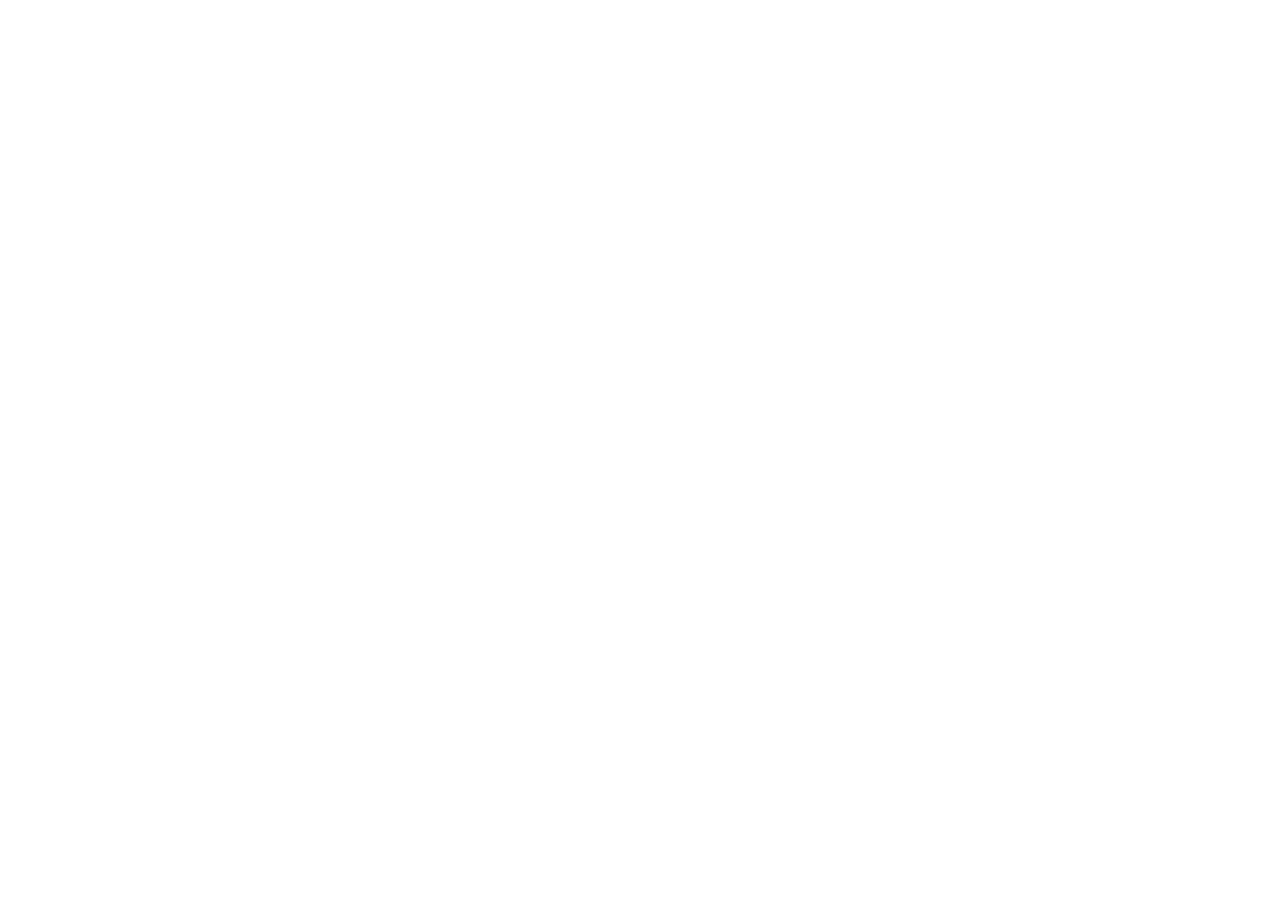
==== src/index.html @ a0c18cd9 "Tela de login de cadastro de usuario" ====
<!DOCTYPE html>
<html lang="en">
<head>
    <meta charset="UTF-8">
    <meta name="viewport" content="width=device-width, initial-scale=1.0">
    <title>Sistema de cadastro</title>
</head>
<body>
    
</body>
</html>
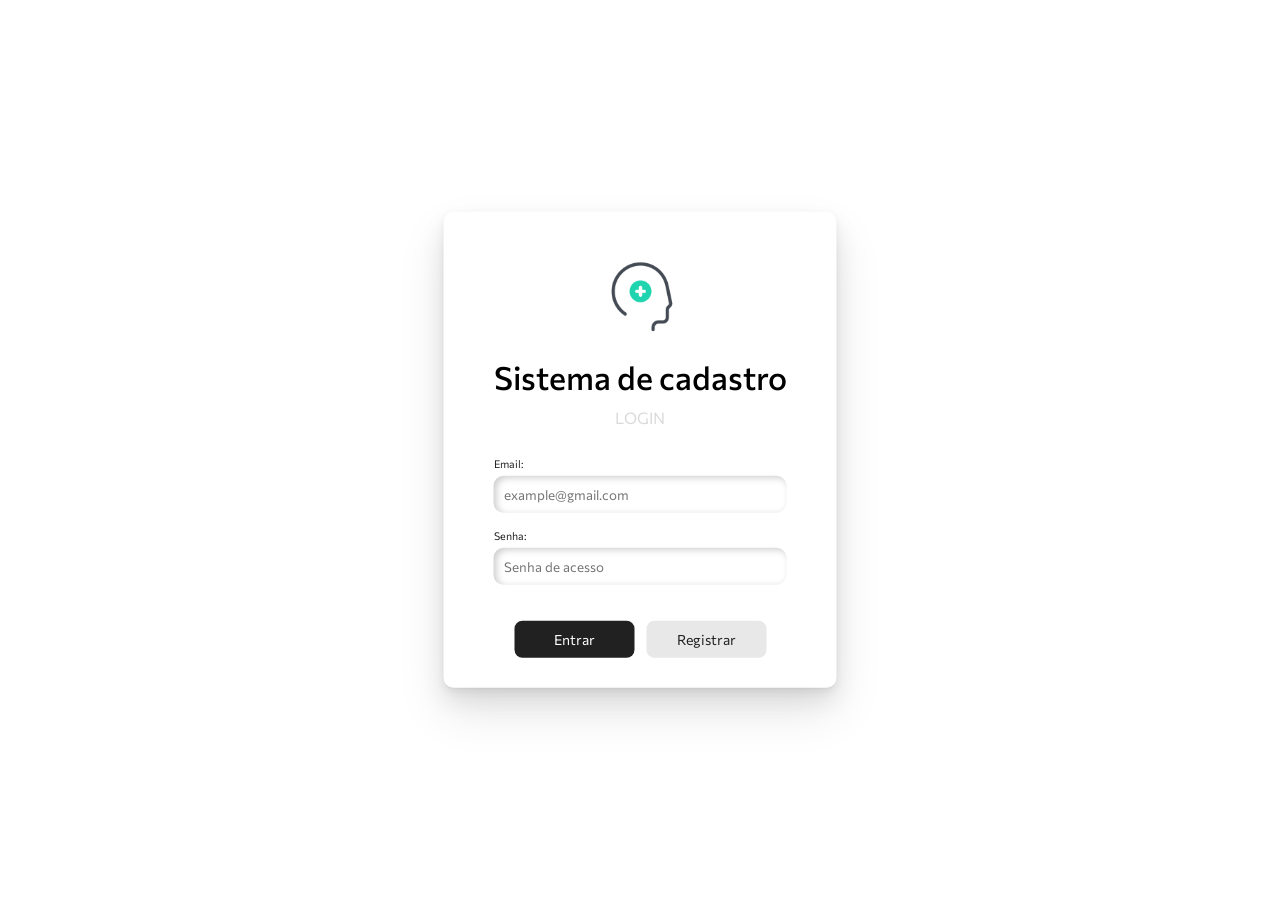
==== commit a8765e5d: "Desenvolvimento da validação com JavaScript dos campos Email e Senha" ====
--- a/src/index.html
+++ b/src/index.html
@@ -1,11 +1,44 @@
 <!DOCTYPE html>
 <html lang="en">
+
 <head>
     <meta charset="UTF-8">
     <meta name="viewport" content="width=device-width, initial-scale=1.0">
     <title>Sistema de cadastro</title>
+    <link rel="stylesheet" href="index.css">
 </head>
+
 <body>
-    
+
+    <div class="box">
+        <form class="box-login">
+
+            <span class="IconLogo">
+                <img src="assets/IconCadastroLogo.png" alt="">
+            </span>
+
+            <h1>
+                Sistema de cadastro
+            </h1>
+            <p>LOGIN</p>
+
+            <div class="form-group">
+                <label for="email">Email:</label>
+                <input id="email" type="text" placeholder="example@gmail.com">
+            </div>
+
+            <div class="form-group">
+                <label for="senha">Senha:</label>
+                <input id="senha" type="password" placeholder="Senha de acesso" maxlength="8">
+            </div>
+
+            <div class="group-btn">
+                <button class="btn-entrar" type="submit">Entrar</button>
+                <button class="btn-registrar" type="button">Registrar</button>
+            </div>
+        </form>
+    </div>
+    <script src="index.js"></script>
 </body>
+
 </html>
--- a/src/index.css
+++ b/src/index.css
@@ -0,0 +1,131 @@
+@import url('https://fonts.googleapis.com/css2?family=Commissioner:wght@100..900&display=swap');
+
+:root {
+    --shadow-box-principal: 0 1px 2px rgba(0, 0, 0, 0.04),
+    0 4px 8px rgba(0, 0, 0, 0.06),
+    0 12px 24px rgba(0, 0, 0, 0.08),
+    0 24px 48px rgba(0, 0, 0, 0.10);
+
+    --shadow-input: inset 3px 2px 7px rgba(0, 0, 0, 0.2);
+
+    --color-text-p: #2121212a;
+    --color-text-input: #212121;
+}
+
+.box {
+    position: absolute;
+    left: 50%;
+    top: 50%;
+    transform: translate(-50%, -50%);
+    padding: 50px;
+    box-shadow: var(--shadow-box-principal);
+    border-radius: 10px;
+}
+
+.box-login {
+    display: flex;
+    flex-direction: column;
+    align-items: center;
+    justify-content: center;
+}
+
+.box-login .IconLogo img {
+    width: 70px;
+    height: 70px;
+    animation: flutuar 3s ease-in-out infinite;
+}
+
+@keyframes flutuar {
+    0%,
+    100% {
+        transform: translateY(0px);
+    }
+
+    50% {
+        transform: translateY(-5px);
+    }
+}
+
+.box-login h1 {
+    margin-bottom: -5px;
+    font-family: "Commissioner", sans-serif;
+    font-weight: 500;
+}
+
+.box-login p {
+    font-family: "Commissioner", sans-serif;
+    color: var(--color-text-p);
+    margin-bottom: 30px;
+}
+
+.form-group {
+    display: flex;
+    flex-direction: column;
+    align-items: stretch;
+    width: 100%;
+    box-sizing: border-box;
+    margin-bottom: 16px;
+}
+
+.form-group label {
+    align-self: flex-start;
+    margin-bottom: 6px;
+    font-family: "Commissioner", sans-serif;
+    font-size: 8pt;
+    color: var(--color-text-input);
+}
+
+.box-login input {
+    padding: 10px;
+    border-radius: 10px;
+    border: none;
+    box-shadow: var(--shadow-input);
+    outline: none;
+    font-family: "Commissioner", sans-serif;
+    box-sizing: border-box;
+    width: 100%;
+}
+
+.box-login input[type="password"] {
+    margin-bottom: 10px;
+}
+
+.group-btn {
+    display: flex;
+    flex-direction: row;
+    gap: 12px;
+    padding: 10px;
+}
+
+.group-btn button {
+    width: 120px;
+    padding: 10px 18px;
+    box-sizing: border-box;
+    border: none;
+    border-radius: 8px;
+    font-family: "Commissioner", sans-serif;
+    font-size: 14px;
+    cursor: pointer;
+    transition: background-color 0.2s ease, color 0.2s ease, transform 0.2s ease;
+    margin-bottom: -30px;
+}
+
+.btn-entrar {
+    background-color: #212121;
+    color: #fff;
+}
+
+.btn-entrar:hover {
+    background-color: #424242;
+    transform: translateY(-2px);
+}
+
+.btn-registrar {
+    background-color: #e8e8e8;
+    color: #212121;
+}
+
+.btn-registrar:hover {
+    background-color: #d2d2d2;
+    transform: translateY(-2px);
+}
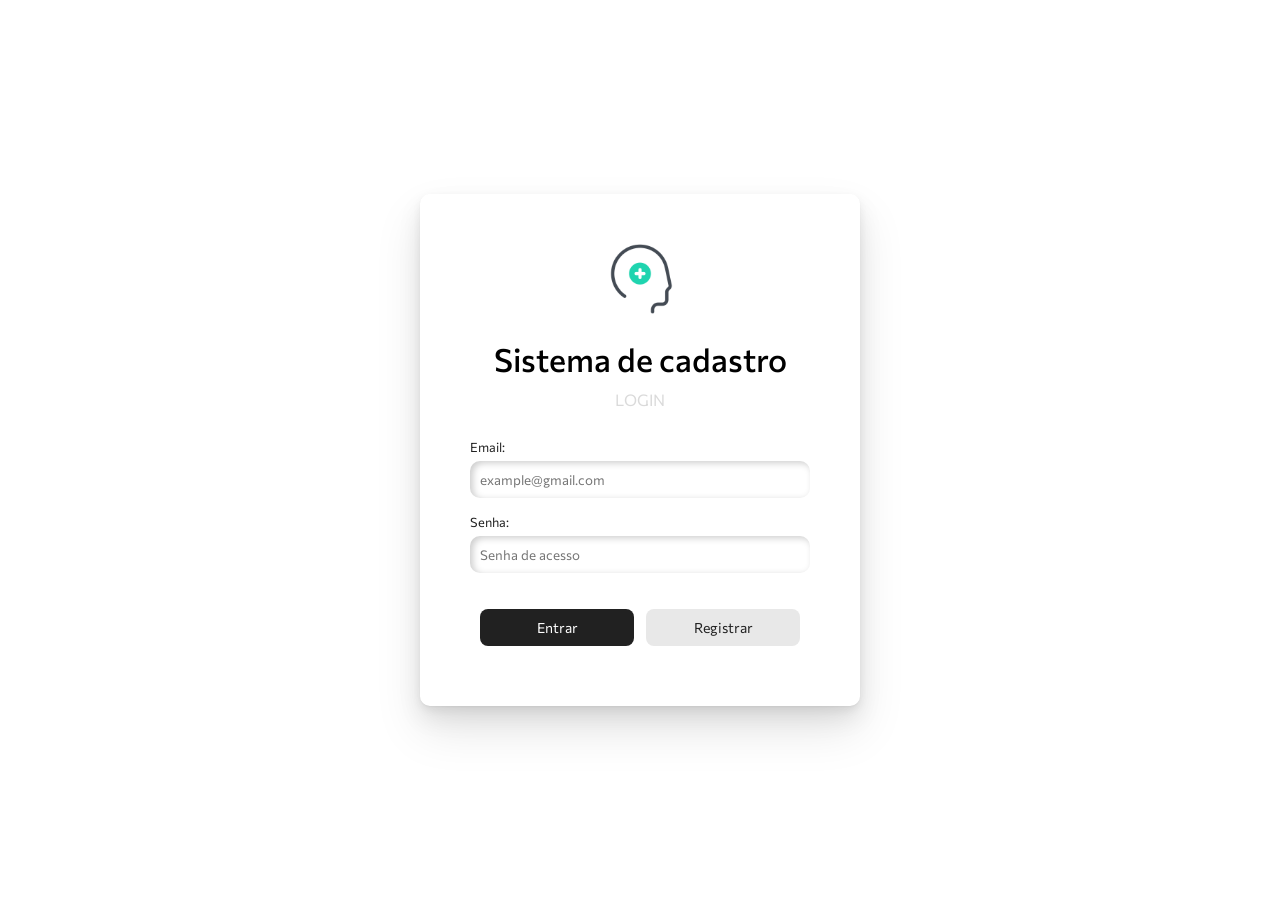
==== commit 52881b56: "Alteracao no JS adicionando a validacao do cadastro e algumas animacoes, e a criacao da tela de regi" ====
--- a/src/index.html
+++ b/src/index.html
@@ -1,44 +1,98 @@
 <!DOCTYPE html>
-<html lang="en">
+<html lang="pt-BR">
 
 <head>
     <meta charset="UTF-8">
     <meta name="viewport" content="width=device-width, initial-scale=1.0">
     <title>Sistema de cadastro</title>
     <link rel="stylesheet" href="index.css">
+    <link rel="shortcut icon" href="assets/IconCadastroLogo.ico" type="image/x-icon">
 </head>
 
 <body>
+    <div class="box">
 
-    <div class="box">
-        <form class="box-login">
-
+        <!-- Tela de login -->
+        <form class="box-login" id="form-login" aria-hidden="false">
             <span class="IconLogo">
-                <img src="assets/IconCadastroLogo.png" alt="">
+                <img src="assets/IconCadastroLogo.png" alt="Logo do sistema">
             </span>
 
-            <h1>
-                Sistema de cadastro
-            </h1>
+            <h1>Sistema de cadastro</h1>
             <p>LOGIN</p>
 
             <div class="form-group">
-                <label for="email">Email:</label>
-                <input id="email" type="text" placeholder="example@gmail.com">
+                <label for="email-login">Email:</label>
+                <input id="email-login" name="email" type="email" placeholder="example@gmail.com" autocomplete="email">
             </div>
 
             <div class="form-group">
-                <label for="senha">Senha:</label>
-                <input id="senha" type="password" placeholder="Senha de acesso" maxlength="8">
+                <label for="senha-login">Senha:</label>
+                <input id="senha-login" name="senha" type="password" placeholder="Senha de acesso" maxlength="8"
+                    autocomplete="current-password">
             </div>
 
             <div class="group-btn">
-                <button class="btn-entrar" type="submit">Entrar</button>
-                <button class="btn-registrar" type="button">Registrar</button>
+                <button class="btn-entrar" type="button">Entrar</button>
+                <button class="btn-registrar" id="mostrar-cadastro" type="button">
+                    Registrar
+                </button>
             </div>
         </form>
+
+        <!-- Tela de cadastro, oculta inicialmente -->
+        <form class="box-login" id="form-cadastro" aria-hidden="true" hidden>
+            <span class="IconLogo">
+                <img src="assets/IconCadastroLogo.png" alt="Logo do sistema">
+            </span>
+
+            <h1>Sistema de cadastro</h1>
+            <p>REGISTRAR</p>
+
+            <div class="form-group">
+                <label for="nome-cadastro">Nome:</label>
+                <input id="nome-cadastro" name="nome" type="text" placeholder="Seu nome" autocomplete="name">
+            </div>
+
+            <div class="form-group">
+                <label for="email-cadastro">Email:</label>
+                <input id="email-cadastro" name="email" type="email" placeholder="example@gmail.com"
+                    autocomplete="email">
+            </div>
+
+            <div class="form-group">
+                <label for="senha-cadastro">Senha:</label>
+                <input id="senha-cadastro" name="senha" type="password" placeholder="Crie uma senha" maxlength="8"
+                    autocomplete="new-password">
+            </div>
+
+            <div class="form-group">
+                <label for="confirmar-senha">Confirmar senha:</label>
+                <input id="confirmar-senha" name="confirmar-senha" type="password"
+                    placeholder="Digite a senha novamente" maxlength="8" autocomplete="new-password">
+            </div>
+
+            <div class="form-group">
+                <label for="tag-usuario">Tipo de usuário:</label>
+                <select id="tag-usuario" name="tag-usuario" required>
+                    <option value="" disabled selected>Selecione a tag do usuário</option>
+                    <option value="admin">Administrador</option>
+                    <option value="usuario">Usuário</option>
+                    <option value="visitante">Visitante</option>
+                </select>
+            </div>
+
+            <div class="group-btn">
+                <button class="btn-entrar" type="button">Criar conta</button>
+                <button class="btn-registrar" id="voltar-login" type="button">
+                    Voltar ao login
+                </button>
+            </div>
+        </form>
+
     </div>
-    <script src="index.js"></script>
+
+    <script src="index.js" defer></script>
 </body>
 
 </html>
--- a/src/index.css
+++ b/src/index.css
@@ -1,4 +1,21 @@
 @import url('https://fonts.googleapis.com/css2?family=Commissioner:wght@100..900&display=swap');
+
+* {
+    box-sizing: border-box;
+}
+
+[hidden] {
+    display: none !important;
+}
+
+body {
+    display: flex;
+    min-height: 100vh;
+    min-height: 100svh;
+    margin: 0;
+    padding: clamp(16px, 4vw, 32px);
+    font-family: "Commissioner", sans-serif;
+}
 
 :root {
     --shadow-box-principal: 0 1px 2px rgba(0, 0, 0, 0.04),
@@ -13,11 +30,9 @@
 }
 
 .box {
-    position: absolute;
-    left: 50%;
-    top: 50%;
-    transform: translate(-50%, -50%);
-    padding: 50px;
+    width: min(100%, 440px);
+    margin: auto;
+    padding: clamp(22px, 6vw, 50px);
     box-shadow: var(--shadow-box-principal);
     border-radius: 10px;
 }
@@ -27,6 +42,21 @@
     flex-direction: column;
     align-items: center;
     justify-content: center;
+    width: 100%;
+    opacity: 1;
+    transform: translateY(0);
+    transition: opacity 220ms ease, transform 220ms ease;
+}
+
+.box-login.is-leaving {
+    opacity: 0;
+    transform: translateY(-8px);
+    pointer-events: none;
+}
+
+.box-login.is-entering {
+    opacity: 0;
+    transform: translateY(8px);
 }
 
 .box-login .IconLogo img {
@@ -38,7 +68,7 @@
 @keyframes flutuar {
     0%,
     100% {
-        transform: translateY(0px);
+        transform: translateY(0);
     }
 
     50% {
@@ -47,9 +77,12 @@
 }
 
 .box-login h1 {
+    max-width: 100%;
     margin-bottom: -5px;
     font-family: "Commissioner", sans-serif;
     font-weight: 500;
+    font-size: clamp(1.35rem, 5vw, 2rem);
+    text-align: center;
 }
 
 .box-login p {
@@ -71,43 +104,128 @@
     align-self: flex-start;
     margin-bottom: 6px;
     font-family: "Commissioner", sans-serif;
-    font-size: 8pt;
+    font-size: 0.8rem;
     color: var(--color-text-input);
 }
 
-.box-login input {
+.box-login .form-group input {
     padding: 10px;
     border-radius: 10px;
     border: none;
     box-shadow: var(--shadow-input);
     outline: none;
     font-family: "Commissioner", sans-serif;
+    width: 100%;
+}
+
+.box-login .form-group input::placeholder {
+    color: #757575;
+    opacity: 1;
+}
+
+.box-login .form-group input[type="password"] {
+    margin-bottom: 10px;
+}
+
+.box-login .form-group select {
+    padding: 10px;
+    border-radius: 10px;
+    border: none;
+    box-shadow: var(--shadow-input);
+    outline: none;
+    font-family: "Commissioner", sans-serif;
     box-sizing: border-box;
     width: 100%;
-}
-
-.box-login input[type="password"] {
-    margin-bottom: 10px;
+    background-color: #fff;
+    color: var(--color-text-input);
+    cursor: pointer;
+}
+
+.box-login .form-group select:invalid {
+    color: #757575;
+}
+
+.box-login .form-group select option {
+    background-color: #fff;
+    color: #212121;
+    font-family: "Commissioner", sans-serif;
+}
+
+/* Opção selecionada — o suporte visual varia entre navegadores */
+.box-login .form-group select option:checked {
+    background-color: #212121;
+    color: #fff;
 }
 
 .group-btn {
     display: flex;
-    flex-direction: row;
+    flex-wrap: wrap;
+    width: 100%;
     gap: 12px;
     padding: 10px;
 }
 
 .group-btn button {
-    width: 120px;
+    flex: 1 1 120px;
+    min-width: 0;
     padding: 10px 18px;
-    box-sizing: border-box;
     border: none;
     border-radius: 8px;
     font-family: "Commissioner", sans-serif;
     font-size: 14px;
     cursor: pointer;
     transition: background-color 0.2s ease, color 0.2s ease, transform 0.2s ease;
-    margin-bottom: -30px;
+}
+
+@media (max-width: 360px) {
+    body {
+        padding: 12px;
+    }
+
+    .box {
+        padding: 20px 16px;
+    }
+
+    .group-btn {
+        flex-direction: column;
+        gap: 10px;
+    }
+
+    .group-btn button {
+        flex-basis: auto;
+        width: 100%;
+    }
+}
+
+@media (max-height: 560px) {
+    body {
+        align-items: flex-start;
+    }
+
+    .box {
+        margin-top: 0;
+        margin-bottom: 0;
+    }
+
+    .box-login .IconLogo img {
+        width: 52px;
+        height: 52px;
+    }
+
+    .box-login p {
+        margin-bottom: 18px;
+    }
+}
+
+@media (prefers-reduced-motion: reduce) {
+    *,
+    *::before,
+    *::after {
+        scroll-behavior: auto !important;
+        animation-duration: 0.01ms !important;
+        animation-iteration-count: 1 !important;
+        transition-duration: 0.01ms !important;
+    }
 }
 
 .btn-entrar {
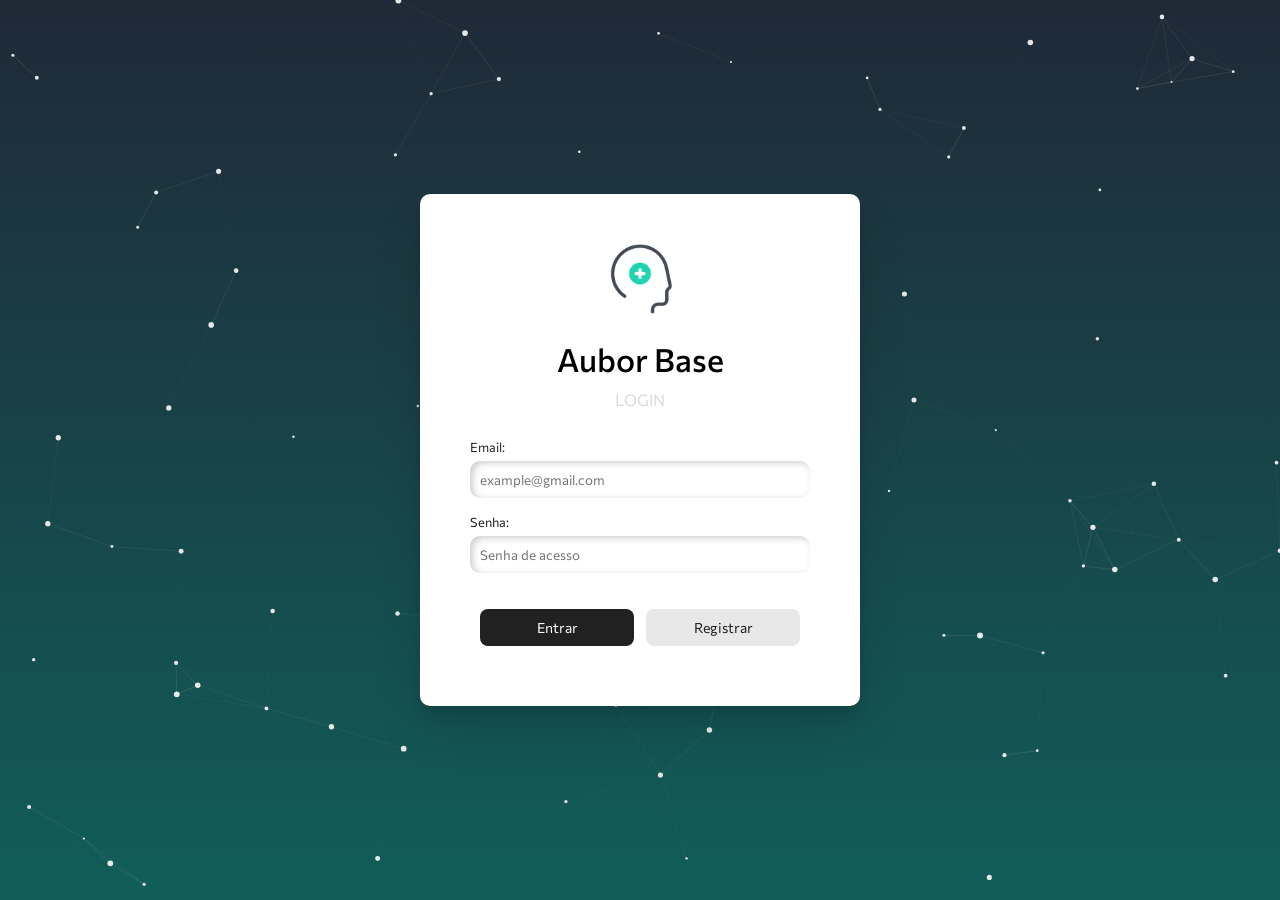
==== commit 78d2538a: "Alteracao no js com animacao de fundo, e mudanca no css com um fundo gradiente" ====
--- a/src/index.html
+++ b/src/index.html
@@ -18,7 +18,7 @@
                 <img src="assets/IconCadastroLogo.png" alt="Logo do sistema">
             </span>
 
-            <h1>Sistema de cadastro</h1>
+            <h1>Aubor Base</h1>
             <p>LOGIN</p>
 
             <div class="form-group">
@@ -46,7 +46,7 @@
                 <img src="assets/IconCadastroLogo.png" alt="Logo do sistema">
             </span>
 
-            <h1>Sistema de cadastro</h1>
+            <h1>Aubor Base</h1>
             <p>REGISTRAR</p>
 
             <div class="form-group">
@@ -93,6 +93,7 @@
     </div>
 
     <script src="index.js" defer></script>
+    <canvas id="fundo-animado" aria-hidden="true"></canvas>
 </body>
 
 </html>
--- a/src/index.css
+++ b/src/index.css
@@ -27,6 +27,17 @@
 
     --color-text-p: #2121212a;
     --color-text-input: #212121;
+
+    /* Background gradiente */
+    --background-primary-color: #115E59;
+    --background-secundary-color:#1F2937 ;
+}
+
+body {
+    background: linear-gradient(to top, var(--background-primary-color), var(--background-secundary-color));
+    background-size: cover;
+    background-attachment: fixed;
+    background-repeat: no-repeat;
 }
 
 .box {
@@ -175,6 +186,42 @@
     font-size: 14px;
     cursor: pointer;
     transition: background-color 0.2s ease, color 0.2s ease, transform 0.2s ease;
+}
+
+
+.btn-entrar {
+    background-color: #212121;
+    color: #fff;
+}
+
+.btn-entrar:hover {
+    background-color: #424242;
+    transform: translateY(-2px);
+}
+
+.btn-registrar {
+    background-color: #e8e8e8;
+    color: #212121;
+}
+
+.btn-registrar:hover {
+    background-color: #d2d2d2;
+    transform: translateY(-2px);
+}
+
+#fundo-animado {
+    position: fixed;
+    inset: 0;
+    width: 100%;
+    height: 100%;
+    z-index: 0;
+    pointer-events: none;
+}
+
+.box {
+    position: relative;
+    z-index: 1;
+    background: #fff;
 }
 
 @media (max-width: 360px) {
@@ -226,24 +273,4 @@
         animation-iteration-count: 1 !important;
         transition-duration: 0.01ms !important;
     }
-}
-
-.btn-entrar {
-    background-color: #212121;
-    color: #fff;
-}
-
-.btn-entrar:hover {
-    background-color: #424242;
-    transform: translateY(-2px);
-}
-
-.btn-registrar {
-    background-color: #e8e8e8;
-    color: #212121;
-}
-
-.btn-registrar:hover {
-    background-color: #d2d2d2;
-    transform: translateY(-2px);
 }
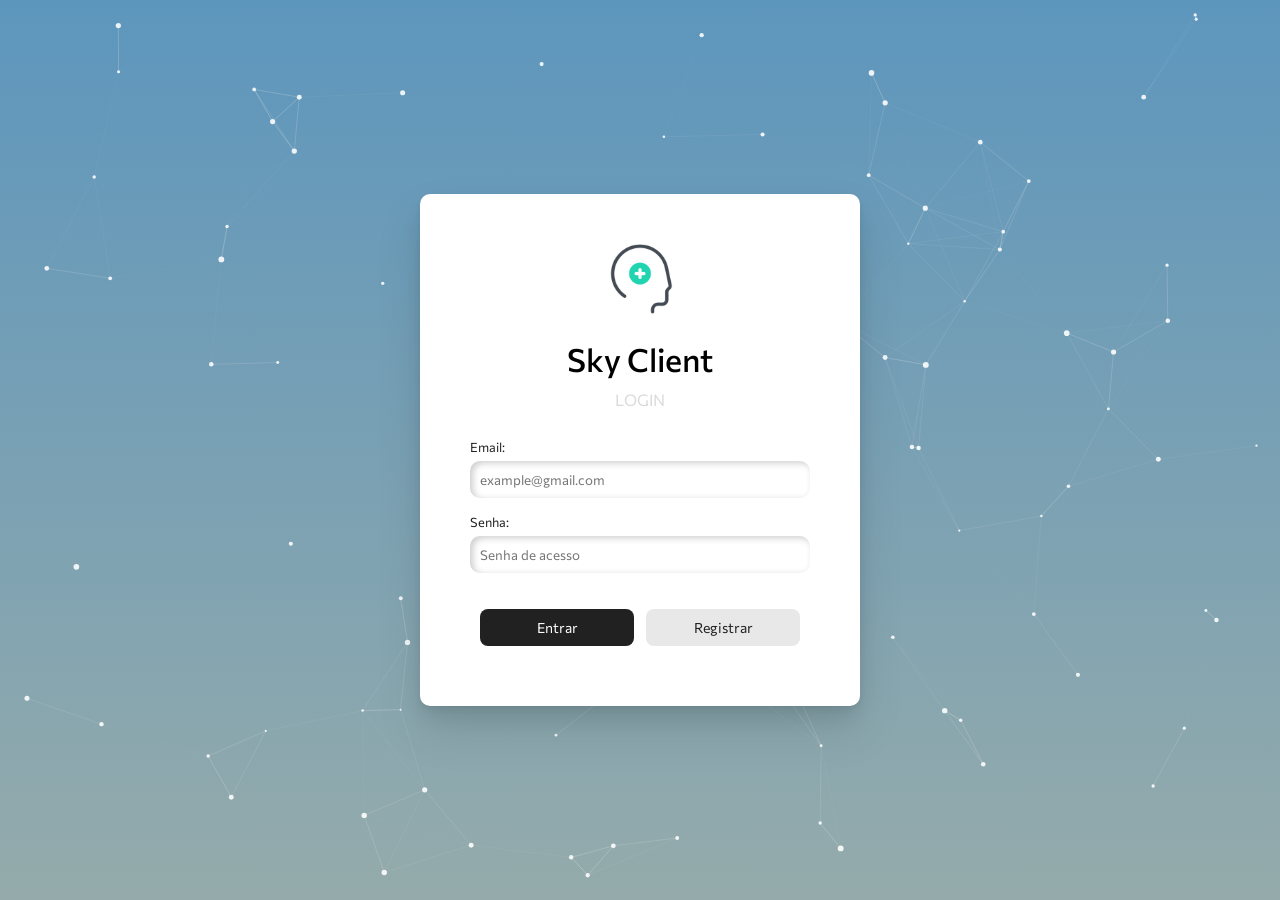
==== commit e2639383: "BackEnd rodando bem localmente" ====
--- a/src/index.html
+++ b/src/index.html
@@ -18,7 +18,7 @@
                 <img src="assets/IconCadastroLogo.png" alt="Logo do sistema">
             </span>
 
-            <h1>Aubor Base</h1>
+            <h1>Sky Client</h1>
             <p>LOGIN</p>
 
             <div class="form-group">
--- a/src/index.css
+++ b/src/index.css
@@ -29,8 +29,8 @@
     --color-text-input: #212121;
 
     /* Background gradiente */
-    --background-primary-color: #115E59;
-    --background-secundary-color:#1F2937 ;
+    --background-primary-color: #95abab;
+    --background-secundary-color: #5d96bd;
 }
 
 body {
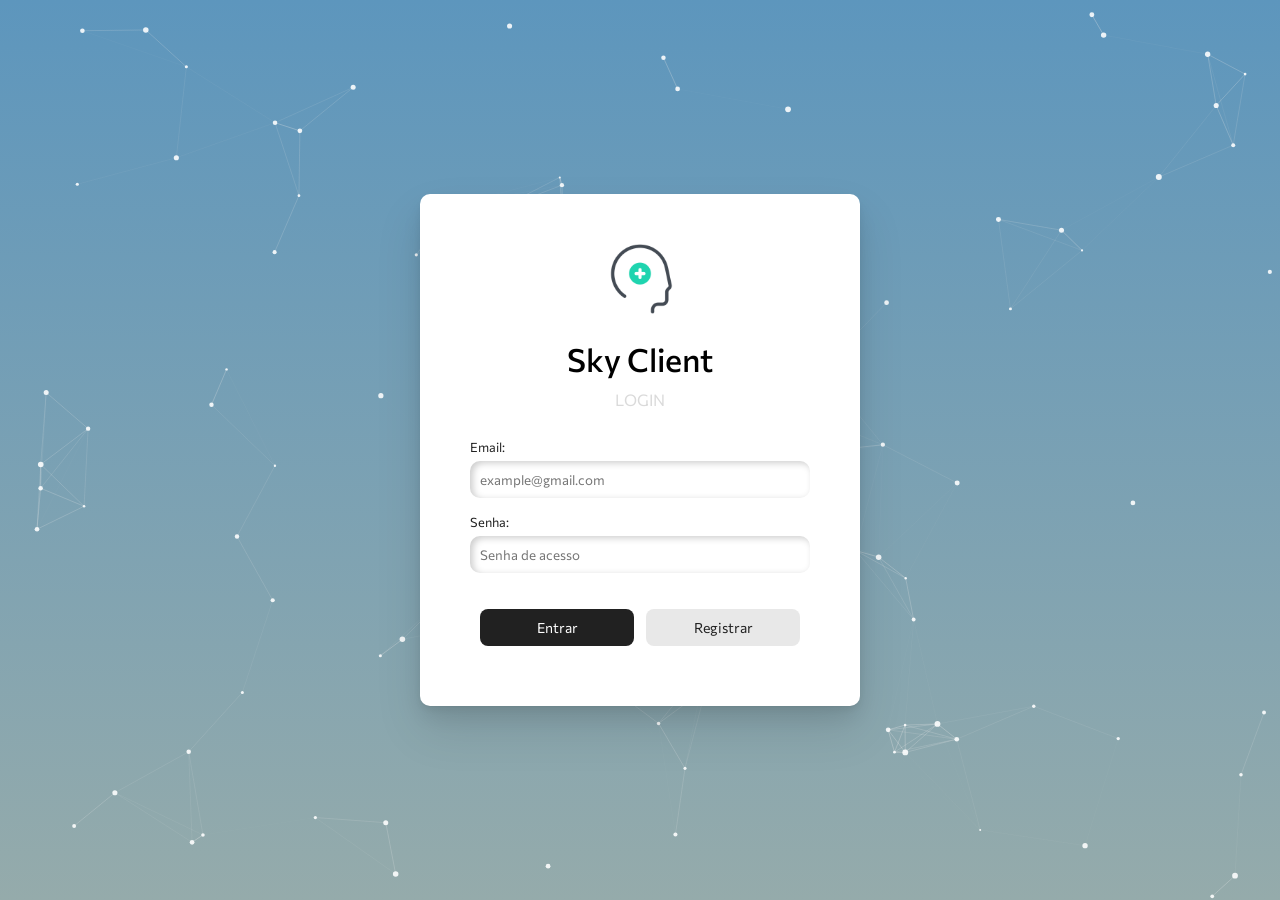
==== commit ae08ad03: "Criar o login para salvar as informacoes para o registro" ====
--- a/src/index.html
+++ b/src/index.html
@@ -61,6 +61,24 @@
             </div>
 
             <div class="form-group">
+                <label for="telefone-cadastro">Telefone:</label>
+                <input id="telefone-cadastro" name="telefone" type="tel" placeholder="(11) 99999-9999"
+                    autocomplete="tel">
+            </div>
+
+            <div class="form-group">
+                <label for="cpf-cadastro">CPF:</label>
+                <input id="cpf-cadastro" name="cpf" type="text" placeholder="000.000.000-00" maxlength="14"
+                    autocomplete="off">
+            </div>
+
+            <div class="form-group">
+                <label for="rg-cadastro">RG:</label>
+                <input id="rg-cadastro" name="rg" type="text" placeholder="00.000.000-0" maxlength="12"
+                    autocomplete="off">
+            </div>
+
+            <div class="form-group">
                 <label for="senha-cadastro">Senha:</label>
                 <input id="senha-cadastro" name="senha" type="password" placeholder="Crie uma senha" maxlength="8"
                     autocomplete="new-password">
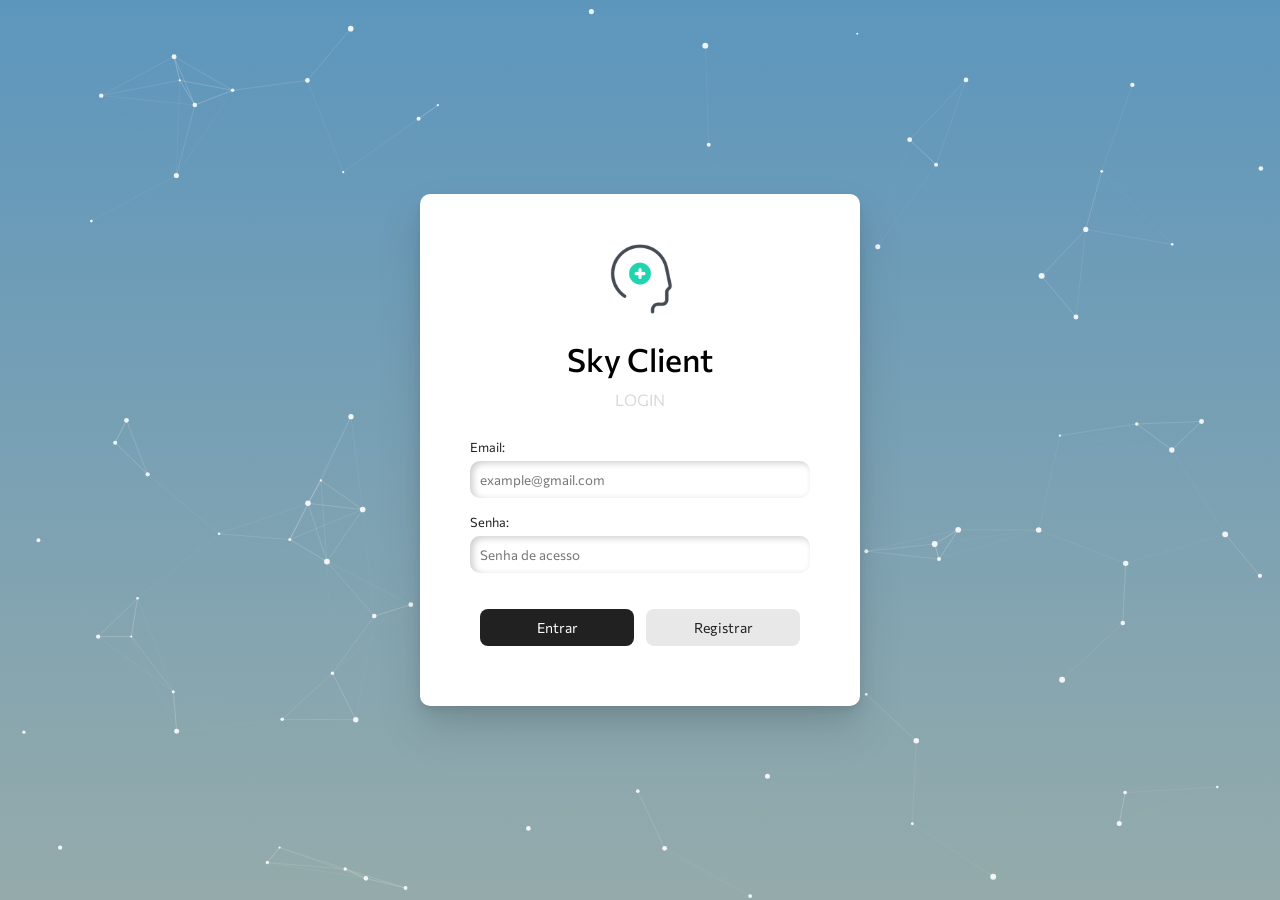
==== commit 6c2fa742: "BackEnd funcionando perfeitamente, cadastrando no banco os dados e criptografando as senhas" ====
--- a/src/index.html
+++ b/src/index.html
@@ -93,10 +93,9 @@
             <div class="form-group">
                 <label for="tag-usuario">Tipo de usuário:</label>
                 <select id="tag-usuario" name="tag-usuario" required>
-                    <option value="" disabled selected>Selecione a tag do usuário</option>
+                    <option value="" disabled selected>Selecione o tipo de usuário</option>
                     <option value="admin">Administrador</option>
                     <option value="usuario">Usuário</option>
-                    <option value="visitante">Visitante</option>
                 </select>
             </div>
 
